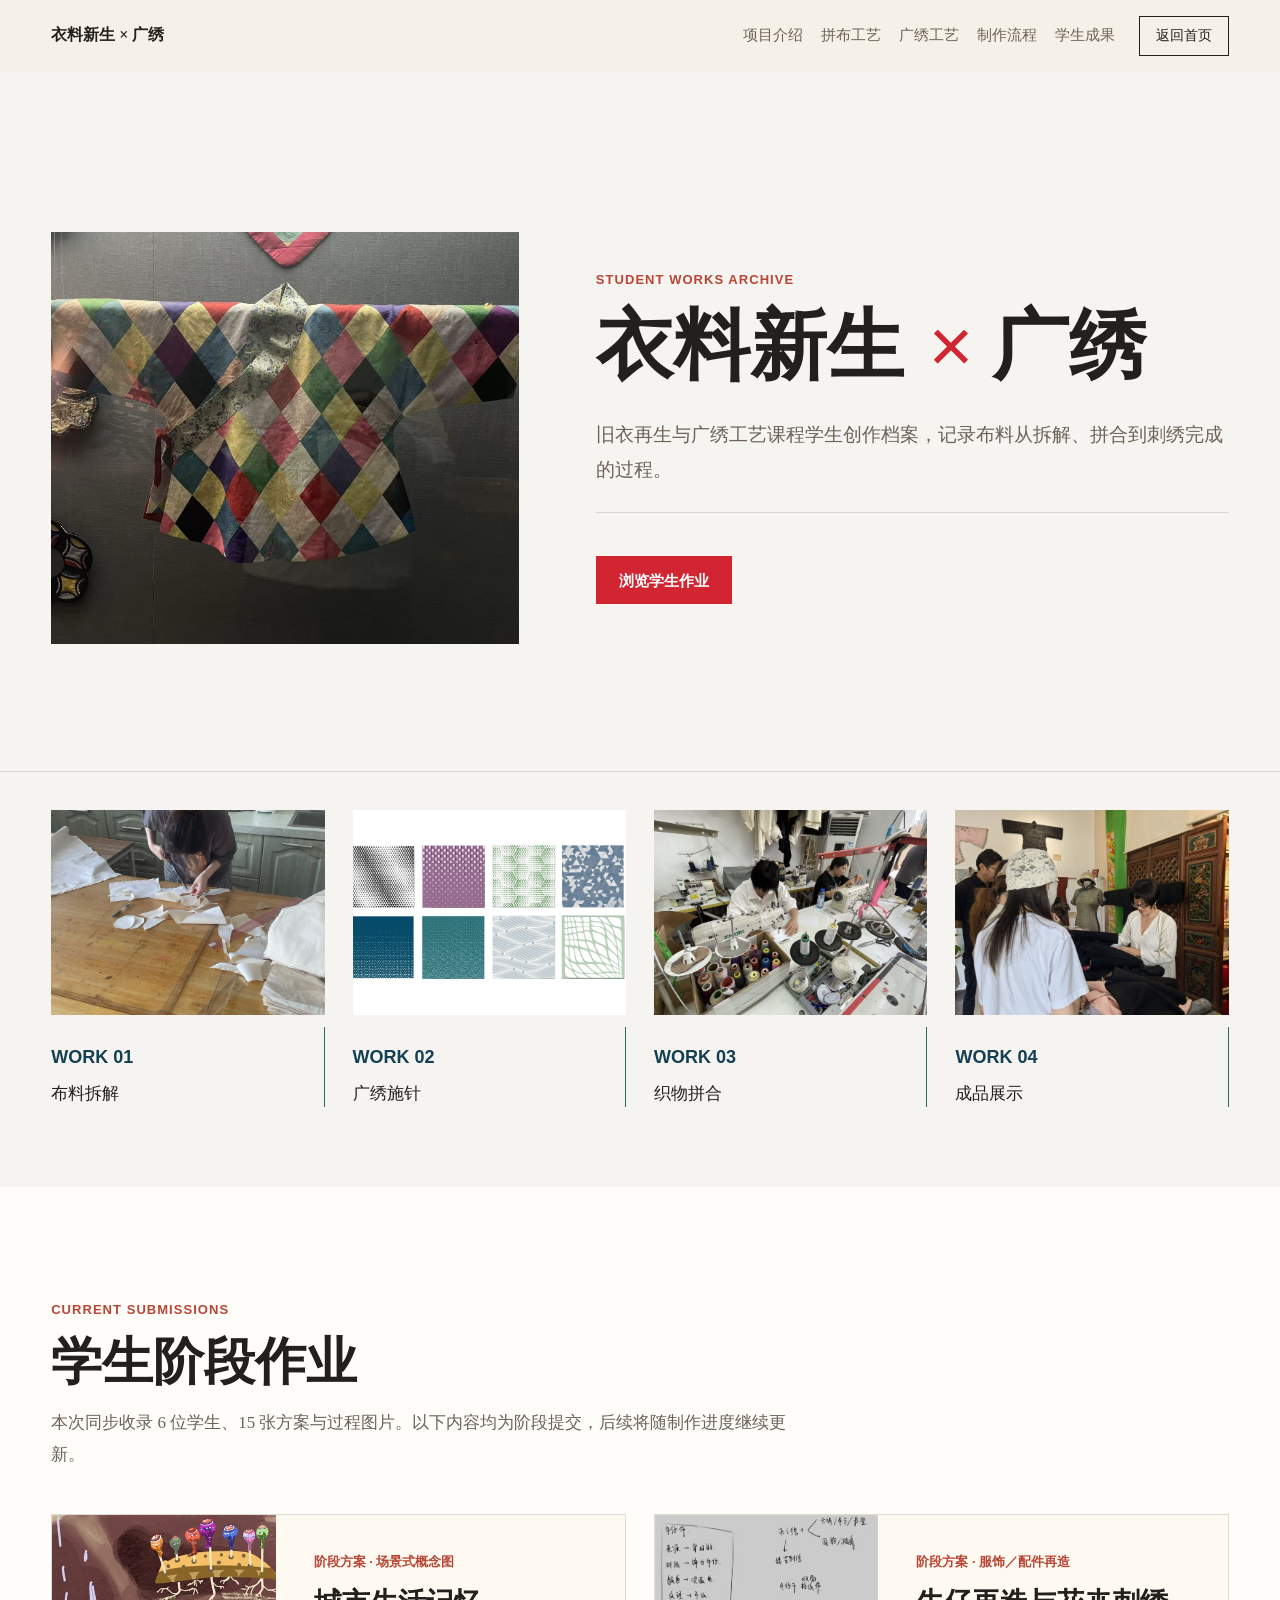
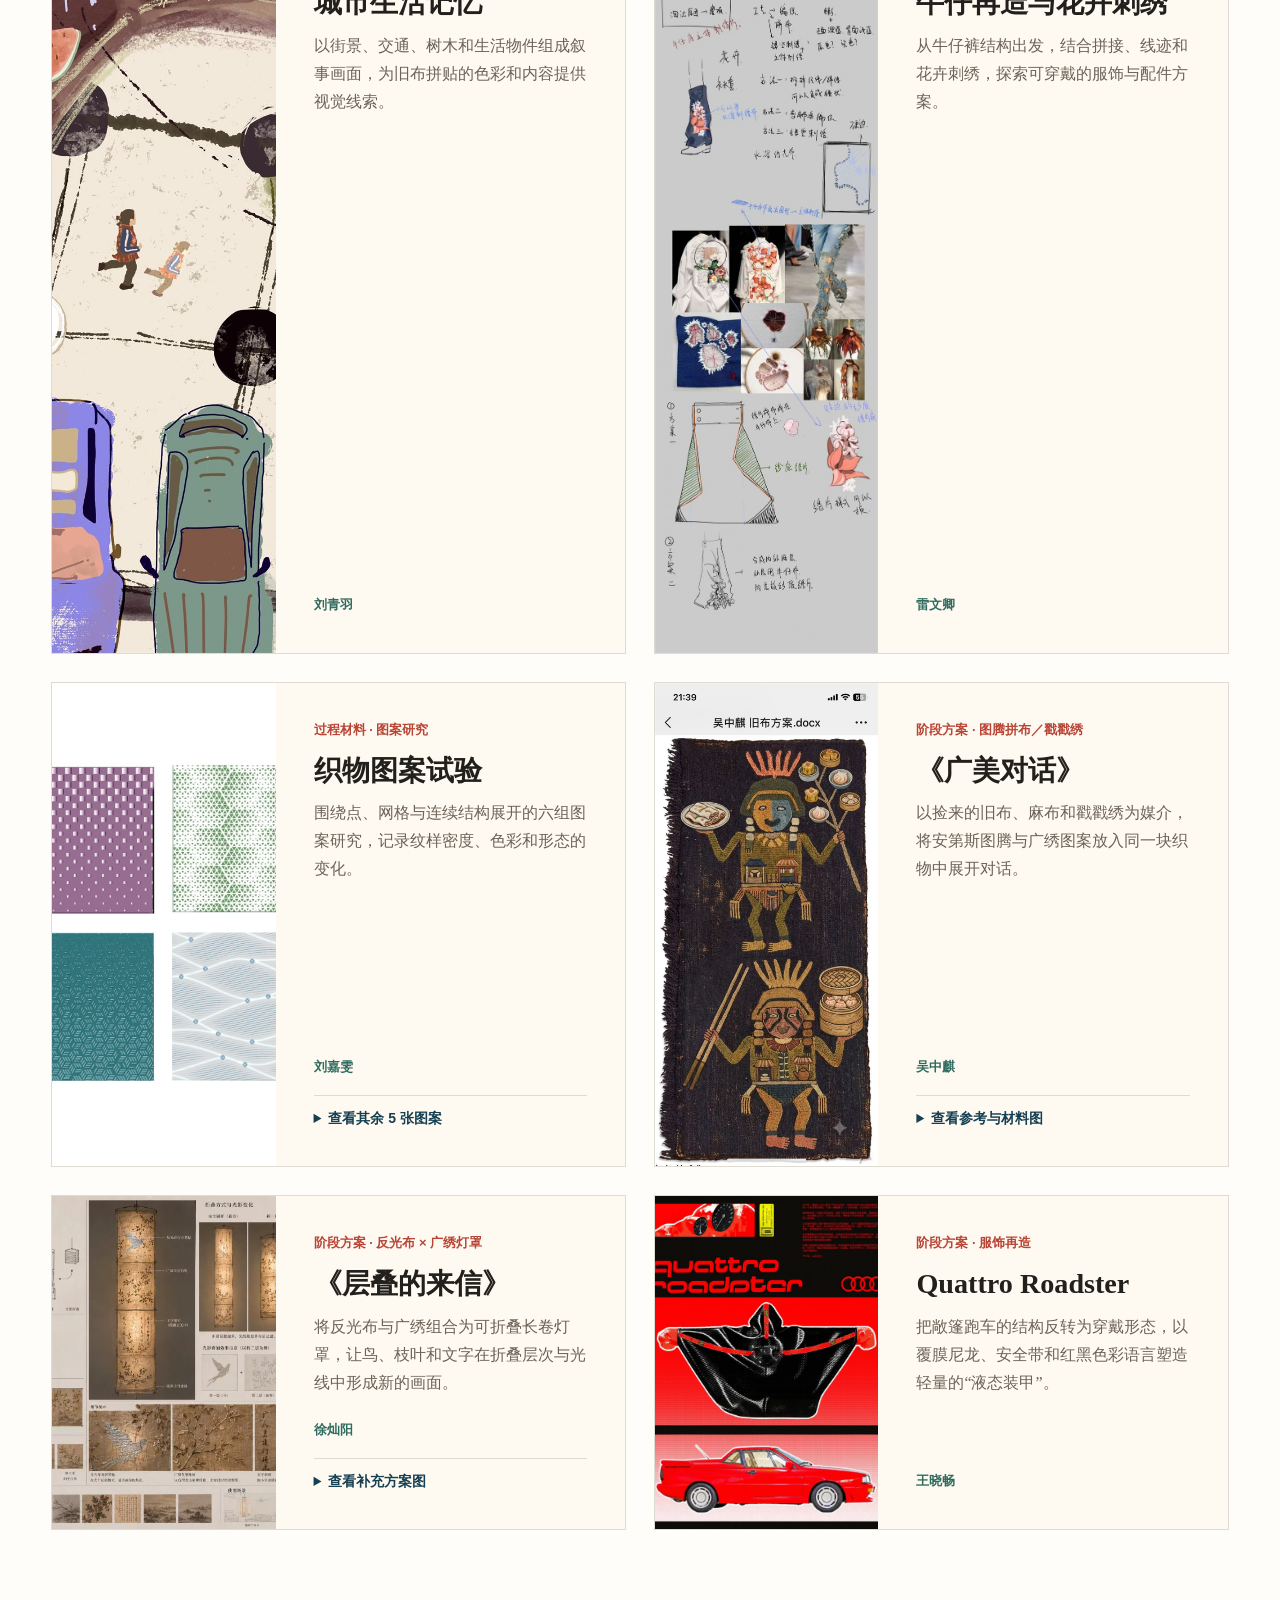
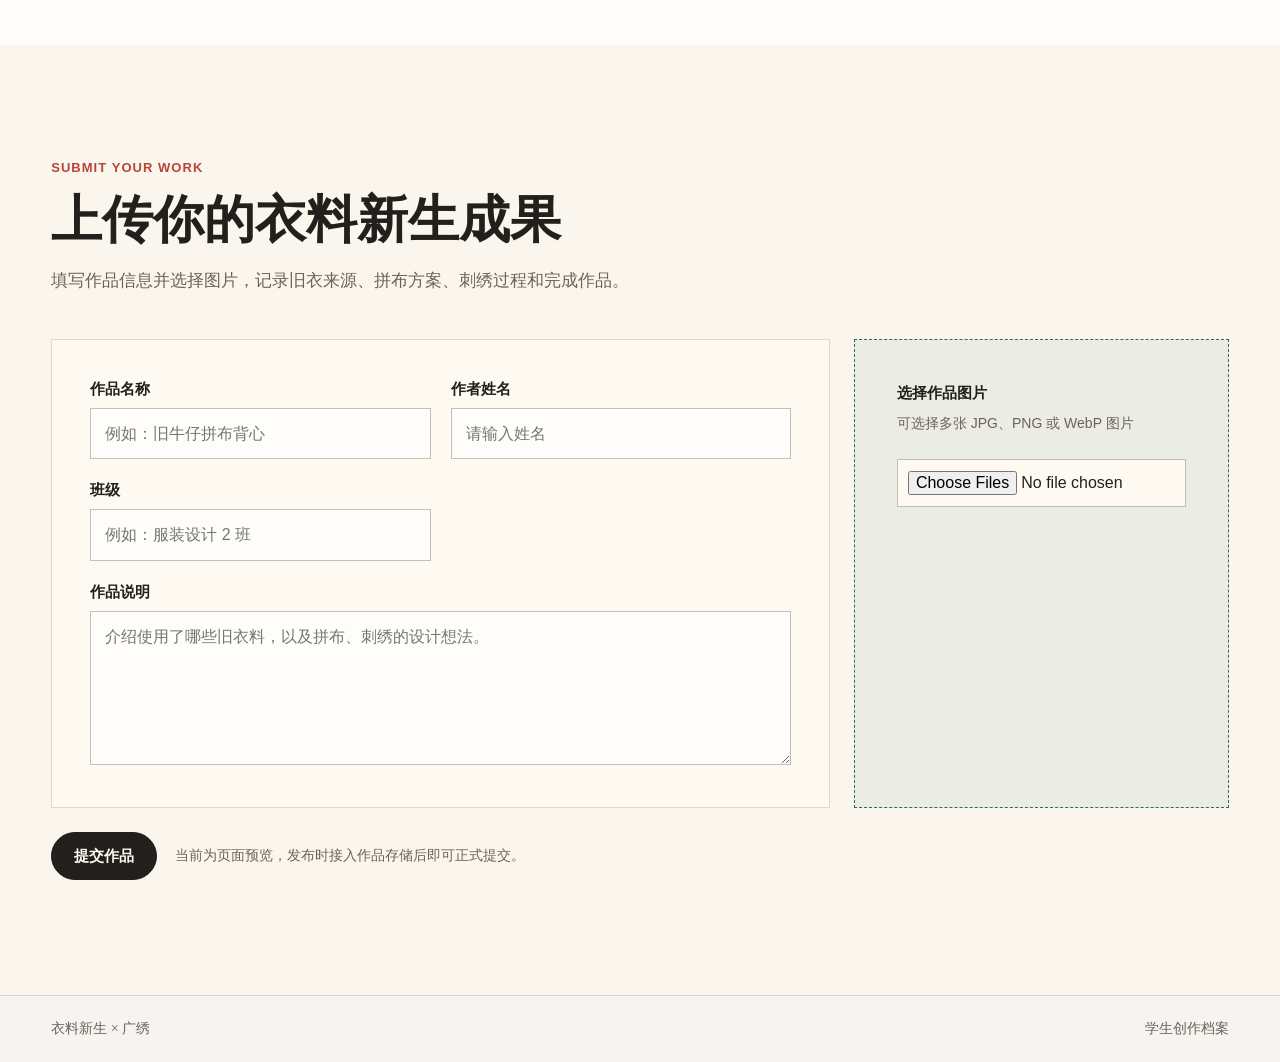
==== works.html @ 11bd4b6e "Publish 衣料新生 website" ====
<!doctype html>
<html lang="zh-CN">
  <head>
    <meta charset="utf-8" />
    <meta name="viewport" content="width=device-width, initial-scale=1" />
    <title>学生成果｜衣料新生 × 广绣</title>
    <meta name="description" content="衣料新生 × 广绣课程学生作品档案与成果上传。" />
    <link rel="stylesheet" href="styles.css" />
  </head>
  <body class="archive-page">
    <header class="site-header" data-header>
      <a class="brand" href="index.html">衣料新生 × 广绣</a>
      <nav class="site-nav" aria-label="主导航">
        <a href="project.html#idea">项目介绍</a>
        <a href="project.html#craft">拼布工艺</a>
        <a href="project.html#craft">广绣工艺</a>
        <a href="project.html#process">制作流程</a>
        <a href="#works">学生成果</a>
      </nav>
      <a class="nav-cta" href="index.html">返回首页</a>
    </header>

    <main>
      <section class="archive-hero">
        <figure class="archive-feature">
          <img src="assets/site/hero-patchwork-garment.jpg" alt="学生完成的彩色拼布服装作品" />
        </figure>
        <div class="archive-intro">
          <p class="eyebrow">Student Works Archive</p>
          <h1 class="archive-title">
            <span class="archive-title-main">衣料新生</span>
            <span class="archive-title-collab"><b>×</b> 广绣</span>
          </h1>
          <p class="archive-lede">旧衣再生与广绣工艺课程学生创作档案，记录布料从拆解、拼合到刺绣完成的过程。</p>
          <a class="button archive-upload-button" href="#works">浏览学生作业</a>
        </div>
      </section>

      <section class="archive-strip" aria-label="课程创作过程">
        <figure>
          <img src="assets/site/process-cutting.jpg" alt="学生拆解与裁剪旧布料" />
          <figcaption><strong>WORK 01</strong><span>布料拆解</span></figcaption>
        </figure>
        <figure>
          <img src="assets/site/textile-samples.jpg" alt="刺绣纹样与面料样本" />
          <figcaption><strong>WORK 02</strong><span>广绣施针</span></figcaption>
        </figure>
        <figure>
          <img src="assets/site/studio-sewing.jpg" alt="工作坊现场拼合织物" />
          <figcaption><strong>WORK 03</strong><span>织物拼合</span></figcaption>
        </figure>
        <figure>
          <img src="assets/site/workshop-fitting.jpg" alt="学生观察完成作品与细节" />
          <figcaption><strong>WORK 04</strong><span>成品展示</span></figcaption>
        </figure>
      </section>

      <section class="section student-works-section" id="works">
        <div class="section-heading student-works-heading">
          <p class="eyebrow">Current Submissions</p>
          <h2>学生阶段作业</h2>
          <p>本次同步收录 6 位学生、15 张方案与过程图片。以下内容均为阶段提交，后续将随制作进度继续更新。</p>
        </div>

        <div class="student-work-list">
          <article class="student-work-card">
            <figure class="student-work-cover landscape">
              <img src="assets/student-works/liu-qingyu-city-memory.jpg" alt="刘青羽的城市生活场景概念图" />
            </figure>
            <div class="student-work-copy">
              <p class="student-work-meta">阶段方案 · 场景式概念图</p>
              <h3>城市生活记忆</h3>
              <p>以街景、交通、树木和生活物件组成叙事画面，为旧布拼贴的色彩和内容提供视觉线索。</p>
              <p class="student-work-author">刘青羽</p>
            </div>
          </article>

          <article class="student-work-card">
            <figure class="student-work-cover portrait">
              <img src="assets/student-works/lei-wenqing-denim-embroidery.jpg" alt="雷文卿的牛仔裤再造与花卉刺绣设计方案" />
            </figure>
            <div class="student-work-copy">
              <p class="student-work-meta">阶段方案 · 服饰／配件再造</p>
              <h3>牛仔再造与花卉刺绣</h3>
              <p>从牛仔裤结构出发，结合拼接、线迹和花卉刺绣，探索可穿戴的服饰与配件方案。</p>
              <p class="student-work-author">雷文卿</p>
            </div>
          </article>

          <article class="student-work-card">
            <figure class="student-work-cover landscape">
              <img src="assets/student-works/liu-jiawen-pattern-1.jpg" alt="刘嘉雯的织物图案研究之一" />
            </figure>
            <div class="student-work-copy">
              <p class="student-work-meta">过程材料 · 图案研究</p>
              <h3>织物图案试验</h3>
              <p>围绕点、网格与连续结构展开的六组图案研究，记录纹样密度、色彩和形态的变化。</p>
              <p class="student-work-author">刘嘉雯</p>
              <details class="student-work-details">
                <summary>查看其余 5 张图案</summary>
                <div class="student-work-gallery">
                  <img src="assets/student-works/liu-jiawen-pattern-2.jpg" alt="刘嘉雯的织物图案研究之二" loading="lazy" />
                  <img src="assets/student-works/liu-jiawen-pattern-3.jpg" alt="刘嘉雯的织物图案研究之三" loading="lazy" />
                  <img src="assets/student-works/liu-jiawen-pattern-4.jpg" alt="刘嘉雯的织物图案研究之四" loading="lazy" />
                  <img src="assets/student-works/liu-jiawen-pattern-5.jpg" alt="刘嘉雯的织物图案研究之五" loading="lazy" />
                  <img src="assets/student-works/liu-jiawen-pattern-6.jpg" alt="刘嘉雯的织物图案研究之六" loading="lazy" />
                </div>
              </details>
            </div>
          </article>

          <article class="student-work-card">
            <figure class="student-work-cover portrait">
              <img src="assets/student-works/wu-zhongqi-tapestry-1.jpg" alt="吴中麒的旧布图腾挂毯参考图" />
            </figure>
            <div class="student-work-copy">
              <p class="student-work-meta">阶段方案 · 图腾拼布／戳戳绣</p>
              <h3>《广美对话》</h3>
              <p>以捡来的旧布、麻布和戳戳绣为媒介，将安第斯图腾与广绣图案放入同一块织物中展开对话。</p>
              <p class="student-work-author">吴中麒</p>
              <details class="student-work-details">
                <summary>查看参考与材料图</summary>
                <div class="student-work-gallery two-up">
                  <img src="assets/student-works/wu-zhongqi-tapestry-2.jpg" alt="吴中麒旧布方案的参考图片" loading="lazy" />
                  <img src="assets/student-works/wu-zhongqi-tapestry-3.jpg" alt="吴中麒旧布方案的材料图片" loading="lazy" />
                </div>
              </details>
            </div>
          </article>

          <article class="student-work-card">
            <figure class="student-work-cover landscape">
              <img src="assets/student-works/xu-canyang-lamp-1.jpg" alt="徐灿阳的反光布与广绣灯罩设计方案" />
            </figure>
            <div class="student-work-copy">
              <p class="student-work-meta">阶段方案 · 反光布 × 广绣灯罩</p>
              <h3>《层叠的来信》</h3>
              <p>将反光布与广绣组合为可折叠长卷灯罩，让鸟、枝叶和文字在折叠层次与光线中形成新的画面。</p>
              <p class="student-work-author">徐灿阳</p>
              <details class="student-work-details">
                <summary>查看补充方案图</summary>
                <div class="student-work-gallery two-up">
                  <img src="assets/student-works/xu-canyang-lamp-2.jpg" alt="徐灿阳灯罩方案补充图之一" loading="lazy" />
                  <img src="assets/student-works/xu-canyang-lamp-3.jpg" alt="徐灿阳灯罩方案补充图之二" loading="lazy" />
                </div>
              </details>
            </div>
          </article>

          <article class="student-work-card">
            <figure class="student-work-cover portrait">
              <img src="assets/student-works/wang-xiaochang-quattro.jpg" alt="王晓畅的 Quattro Roadster 服饰再造设计方案" />
            </figure>
            <div class="student-work-copy">
              <p class="student-work-meta">阶段方案 · 服饰再造</p>
              <h3>Quattro Roadster</h3>
              <p>把敞篷跑车的结构反转为穿戴形态，以覆膜尼龙、安全带和红黑色彩语言塑造轻量的“液态装甲”。</p>
              <p class="student-work-author">王晓畅</p>
            </div>
          </article>
        </div>
      </section>

      <section class="section outcomes-section" id="upload">
        <div class="section-heading">
          <p class="eyebrow">Submit Your Work</p>
          <h2>上传你的衣料新生成果</h2>
          <p>填写作品信息并选择图片，记录旧衣来源、拼布方案、刺绣过程和完成作品。</p>
        </div>
        <form class="work-form" data-work-form>
          <div class="form-fields">
            <label>
              <span>作品名称</span>
              <input type="text" name="work_name" placeholder="例如：旧牛仔拼布背心" required />
            </label>
            <label>
              <span>作者姓名</span>
              <input type="text" name="student_name" placeholder="请输入姓名" required />
            </label>
            <label>
              <span>班级</span>
              <input type="text" name="student_class" placeholder="例如：服装设计 2 班" required />
            </label>
            <label class="form-field-wide">
              <span>作品说明</span>
              <textarea name="description" rows="5" placeholder="介绍使用了哪些旧衣料，以及拼布、刺绣的设计想法。" required></textarea>
            </label>
          </div>

          <label class="upload-field">
            <span class="upload-title">选择作品图片</span>
            <span class="upload-note">可选择多张 JPG、PNG 或 WebP 图片</span>
            <input type="file" name="work_images" accept="image/jpeg,image/png,image/webp" multiple required data-image-input />
          </label>

          <div class="image-preview" data-image-preview aria-live="polite"></div>

          <div class="form-actions">
            <button class="button primary" type="submit">提交作品</button>
            <p class="form-status" data-form-status aria-live="polite">当前为页面预览，发布时接入作品存储后即可正式提交。</p>
          </div>
        </form>
      </section>
    </main>

    <footer class="site-footer">
      <span>衣料新生 × 广绣</span>
      <span>学生创作档案</span>
    </footer>
    <script src="script.js"></script>
</body>
</html>
---- styles.css ----
:root {
  --ink: #22201d;
  --muted: #6c6258;
  --paper: #f7f0e6;
  --cloth: #ede1cf;
  --line: rgba(34, 32, 29, 0.14);
  --red: #b84535;
  --indigo: #153f52;
  --jade: #2f6b5f;
  --gold: #b3914b;
  --white: #fffaf1;
  --shadow: 0 24px 60px rgba(55, 39, 24, 0.14);
}

* {
  box-sizing: border-box;
}

html {
  scroll-behavior: smooth;
}

body {
  margin: 0;
  color: var(--ink);
  font-family: "Noto Serif SC", "Songti SC", "Microsoft YaHei", serif;
  background: #f7f6f2;
}

a {
  color: inherit;
  text-decoration: none;
}

.figma-home {
  min-width: 320px;
  min-height: 100vh;
  overflow-x: hidden;
  background: #faf9f3;
}

.figma-home-shell {
  position: relative;
  width: min(100%, 1280px);
  min-height: 960px;
  margin: 0 auto;
  border-bottom: 1.5px solid #141411;
}

.figma-home-nav {
  position: absolute;
  z-index: 1;
  top: 69px;
  right: 117px;
  display: flex;
  gap: 38px;
  align-items: center;
  font-family: "Noto Sans SC", "Microsoft YaHei", sans-serif;
  font-size: 24px;
  font-weight: 500;
  line-height: 29px;
}

.figma-home-nav a,
.figma-home-button {
  transition: opacity 160ms ease, transform 160ms ease;
}

.figma-home-nav a:hover,
.figma-home-nav a:focus-visible {
  opacity: 0.58;
}

.figma-home-hero {
  position: relative;
  display: grid;
  grid-template-columns: minmax(460px, 1fr) 508px;
  gap: 120px;
  align-items: start;
  min-height: 888px;
  padding: 69px 55px 96px 89px;
}

.figma-home-copy {
  padding-top: 20px;
}

.figma-home h1 {
  margin: 0;
  color: #080806;
  font-family: "Noto Serif SC", "Songti SC", serif;
  font-size: 90px;
  font-weight: 500;
  line-height: 1.05;
}

.figma-home-subtitle {
  margin: 12px 0 0;
  color: #080806;
  font-family: "Noto Serif SC", "Songti SC", serif;
  font-size: 68px;
  font-weight: 500;
  line-height: 1.05;
}

.figma-home-actions {
  display: flex;
  gap: 22px;
  margin-top: 185px;
}

.figma-home-button {
  display: inline-flex;
  align-items: center;
  justify-content: center;
  width: 206px;
  min-height: 60px;
  border: 1.5px solid #0d0d0a;
  border-radius: 28px;
  font-family: "Noto Sans SC", "Microsoft YaHei", sans-serif;
  font-size: 23px;
  font-weight: 500;
  line-height: 1;
}

.figma-home-button:hover,
.figma-home-button:focus-visible {
  transform: translateY(-3px);
}

.figma-home-button-primary {
  border-color: #040403;
  color: #fff;
  background: #040403;
}

.figma-home-button-secondary {
  color: #080806;
  background: #faf9f3;
}

.figma-home-garment {
  width: 508px;
  height: 750px;
  margin: 43px 0 0;
}

.figma-home-garment img {
  display: block;
  width: 100%;
  height: 100%;
  object-fit: contain;
}

.site-header {
  position: sticky;
  top: 0;
  z-index: 10;
  display: grid;
  grid-template-columns: 1fr auto auto;
  gap: 24px;
  align-items: center;
  min-height: 72px;
  padding: 14px clamp(20px, 4vw, 56px);
  border-bottom: 1px solid transparent;
  background: rgba(247, 240, 230, 0.78);
  backdrop-filter: blur(18px);
  transition: border-color 180ms ease, box-shadow 180ms ease;
}

.site-header.is-scrolled {
  border-color: var(--line);
  box-shadow: 0 10px 28px rgba(49, 35, 24, 0.08);
}

.brand,
.site-nav,
.hero-actions,
.contact-section {
  display: flex;
  align-items: center;
}

.brand {
  font-weight: 700;
  letter-spacing: 0;
}

.site-nav {
  gap: 18px;
  color: var(--muted);
  font-size: 15px;
}

.site-nav a,
.nav-cta {
  min-height: 40px;
  display: inline-flex;
  align-items: center;
}

.site-nav a:hover,
.nav-cta:hover {
  color: var(--red);
}

.nav-cta {
  padding: 0 16px;
  border: 1px solid var(--ink);
  font-size: 14px;
}

.hero {
  display: grid;
  grid-template-columns: minmax(0, 0.9fr) minmax(360px, 1.1fr);
  gap: clamp(28px, 5vw, 76px);
  align-items: center;
  min-height: calc(100vh - 72px);
  padding: clamp(38px, 5vw, 72px) clamp(20px, 4vw, 56px) 34px;
}

.hero-copy {
  max-width: 660px;
}

.home-page .hero-copy {
  align-self: start;
}

.home-page .hero {
  align-items: start;
  padding-top: clamp(72px, 7vw, 108px);
}

.eyebrow {
  margin: 0 0 16px;
  color: var(--red);
  font: 700 13px/1.2 "Microsoft YaHei", sans-serif;
  letter-spacing: 0.08em;
  text-transform: uppercase;
}

h1,
h2,
h3,
p {
  margin-top: 0;
}

h1 {
  margin-bottom: 10px;
  font-size: clamp(54px, 7vw, 100px);
  line-height: 0.98;
  letter-spacing: 0;
}

.home-page h1 {
  font-size: clamp(72px, 8.5vw, 132px);
  font-weight: 600;
}

.collab-title {
  margin-bottom: 22px;
  color: var(--ink);
  font: 700 clamp(34px, 4vw, 56px) / 1.1 "Microsoft YaHei", sans-serif;
  letter-spacing: 0;
}

h2 {
  margin-bottom: 18px;
  font-size: clamp(32px, 4vw, 58px);
  line-height: 1.08;
  letter-spacing: 0;
}

h3 {
  margin-bottom: 12px;
  font-size: 23px;
  line-height: 1.25;
  letter-spacing: 0;
}

p {
  color: var(--muted);
  font-size: 17px;
  line-height: 1.85;
}

.hero-lede {
  max-width: 580px;
  font-size: clamp(20px, 2.4vw, 28px);
  line-height: 1.65;
}

.home-page .hero-lede {
  max-width: 630px;
  font-size: clamp(18px, 1.7vw, 24px);
}

.hero-actions {
  flex-wrap: wrap;
  gap: 12px;
  margin-top: 34px;
}

.button {
  display: inline-flex;
  align-items: center;
  justify-content: center;
  min-height: 48px;
  padding: 0 22px;
  border: 1px solid var(--ink);
  font: 700 15px/1 "Microsoft YaHei", sans-serif;
  border-radius: 999px;
  transition: transform 160ms ease, background 160ms ease, color 160ms ease;
}

.button:hover {
  transform: translateY(-2px);
}

.button.primary {
  color: var(--white);
  background: var(--ink);
}

.button.secondary {
  background: rgba(255, 250, 241, 0.5);
}

.hero-visual {
  margin: 0;
}

.hero-visual img {
  display: block;
  width: 100%;
  min-height: 520px;
  aspect-ratio: 4 / 3;
  object-fit: cover;
  box-shadow: none;
}

figcaption {
  margin-top: 12px;
  color: var(--muted);
  font: 14px/1.6 "Microsoft YaHei", sans-serif;
}

.intro-band {
  display: grid;
  grid-template-columns: repeat(3, 1fr);
  gap: 1px;
  margin: 0 clamp(20px, 4vw, 56px);
  background: var(--line);
  border: 1px solid var(--line);
}

.intro-band div {
  min-height: 150px;
  padding: 28px;
  background: rgba(255, 250, 241, 0.72);
}

.intro-band strong,
.intro-band span {
  display: block;
}

.intro-band strong {
  margin-bottom: 12px;
  color: var(--ink);
  font-size: 22px;
}

.intro-band span {
  color: var(--muted);
  line-height: 1.7;
}

.section {
  padding: clamp(72px, 9vw, 132px) clamp(20px, 4vw, 56px);
}

.split {
  display: grid;
  grid-template-columns: minmax(0, 0.85fr) minmax(320px, 1fr);
  gap: clamp(28px, 6vw, 96px);
}

.section-copy,
.section-heading {
  max-width: 760px;
}

.text-stack {
  padding-top: 36px;
}

.idea-content {
  display: grid;
  gap: 28px;
}

.inline-photo {
  margin: 0;
}

.inline-photo img,
.material-grid img,
.process-list img {
  display: block;
  width: 100%;
  object-fit: cover;
}

.inline-photo img {
  aspect-ratio: 16 / 10;
  box-shadow: var(--shadow);
}

.craft-section {
  background: var(--cloth);
  border-block: 1px solid var(--line);
}

.craft-grid {
  display: grid;
  grid-template-columns: repeat(2, 1fr);
  gap: 22px;
  margin-top: 42px;
}

.craft-panel {
  padding: clamp(24px, 4vw, 38px);
  border: 1px solid var(--line);
  background: rgba(255, 250, 241, 0.68);
}

.craft-panel.accent {
  color: var(--white);
  background: var(--indigo);
}

.craft-panel.accent p,
.craft-panel.accent li {
  color: rgba(255, 250, 241, 0.82);
}

.panel-index {
  display: block;
  margin-bottom: 46px;
  color: var(--gold);
  font: 700 14px/1 "Microsoft YaHei", sans-serif;
}

.craft-panel ul {
  display: grid;
  gap: 10px;
  margin: 26px 0 0;
  padding: 0;
  list-style: none;
}

.craft-panel li {
  color: var(--muted);
  line-height: 1.5;
}

.craft-panel li::before {
  content: "";
  display: inline-block;
  width: 24px;
  height: 1px;
  margin-right: 10px;
  vertical-align: middle;
  background: currentColor;
}

.process-section {
  background: var(--paper);
}

.process-list {
  display: grid;
  grid-template-columns: repeat(4, 1fr);
  gap: 18px;
  margin: 42px 0 0;
  padding: 0;
  list-style: none;
}

.process-list li {
  min-height: 470px;
  padding: 0 0 24px;
  border-top: 4px solid var(--red);
  background: rgba(255, 250, 241, 0.76);
  box-shadow: 0 14px 34px rgba(74, 50, 31, 0.08);
  overflow: hidden;
}

.process-list img {
  aspect-ratio: 4 / 3;
  margin-bottom: 22px;
}

.process-list span {
  display: grid;
  place-items: center;
  width: 42px;
  height: 42px;
  margin: 0 24px 34px;
  color: var(--white);
  background: var(--jade);
  font-weight: 700;
}

.process-list div {
  padding: 0 24px;
}

.material-section {
  background: var(--cloth);
  border-block: 1px solid var(--line);
}

.material-grid {
  display: grid;
  grid-template-columns: repeat(2, 1fr);
  gap: 22px;
  margin-top: 42px;
}

.material-grid figure {
  margin: 0;
  padding: 16px;
  background: rgba(255, 250, 241, 0.72);
  border: 1px solid var(--line);
}

.material-grid img {
  aspect-ratio: 16 / 11;
  background: #fff;
}

.outcomes-section {
  background: #faf6ee;
}

.archive-page {
  background: #f5f4f0;
}

.archive-hero {
  display: grid;
  grid-template-columns: minmax(420px, 0.85fr) minmax(0, 1.15fr);
  gap: clamp(42px, 6vw, 110px);
  align-items: center;
  min-height: 700px;
  padding: clamp(56px, 7vw, 110px) clamp(24px, 4vw, 64px) 56px;
  border-bottom: 1px solid var(--line);
}

.archive-feature {
  margin: 0;
}

.archive-feature img {
  display: block;
  width: 100%;
  aspect-ratio: 1 / 0.88;
  object-fit: cover;
}

.archive-intro {
  max-width: 820px;
}

.archive-title {
  display: flex;
  gap: 0.32em;
  align-items: baseline;
  margin-bottom: 28px;
  font-size: clamp(58px, 6vw, 96px);
  font-weight: 600;
  line-height: 1.08;
  white-space: nowrap;
}

.archive-title-main,
.archive-title-collab {
  display: block;
}

.archive-title-collab b {
  color: #d12632;
  font-family: "Microsoft YaHei", sans-serif;
  font-weight: 400;
}

.archive-lede {
  max-width: 760px;
  padding-bottom: 24px;
  border-bottom: 1px solid var(--line);
  font-family: "Microsoft YaHei", sans-serif;
  font-size: clamp(17px, 1.5vw, 22px);
}

.archive-upload-button {
  margin-top: 24px;
  border-color: #d12632;
  border-radius: 0;
  color: #fff;
  background: #d12632;
}

.archive-strip {
  display: grid;
  grid-template-columns: repeat(4, minmax(0, 1fr));
  gap: 28px;
  padding: 38px clamp(24px, 4vw, 64px) 80px;
}

.archive-strip figure {
  margin: 0;
}

.archive-strip img {
  display: block;
  width: 100%;
  aspect-ratio: 4 / 3;
  object-fit: cover;
}

.archive-strip figcaption {
  display: grid;
  gap: 8px;
  padding-top: 16px;
  border-right: 1px solid var(--jade);
}

.archive-strip strong,
.archive-strip span {
  color: var(--ink);
  font-family: "Microsoft YaHei", sans-serif;
}

.archive-strip strong {
  color: var(--indigo);
  font-size: 18px;
}

.archive-strip span {
  font-size: 17px;
}

.student-works-section {
  background: #fffdf9;
}

.student-works-heading {
  margin-bottom: 44px;
}

.student-work-list {
  display: grid;
  grid-template-columns: repeat(2, minmax(0, 1fr));
  gap: 28px;
}

.student-work-card {
  display: grid;
  grid-template-columns: minmax(180px, 0.78fr) minmax(0, 1.22fr);
  min-height: 320px;
  border: 1px solid var(--line);
  background: var(--white);
}

.student-work-cover {
  min-height: 100%;
  margin: 0;
  background: #e8e4dc;
}

.student-work-cover img {
  display: block;
  width: 100%;
  height: 100%;
  min-height: 320px;
  object-fit: cover;
}

.student-work-cover.landscape img {
  object-position: center;
}

.student-work-cover.portrait img {
  object-position: top center;
}

.student-work-copy {
  display: flex;
  flex-direction: column;
  align-items: flex-start;
  padding: clamp(24px, 3vw, 38px);
}

.student-work-meta,
.student-work-author {
  margin: 0;
  font: 700 13px/1.45 "Microsoft YaHei", sans-serif;
  letter-spacing: 0;
}

.student-work-meta {
  color: var(--red);
}

.student-work-copy h3 {
  margin: 14px 0 12px;
  font-size: clamp(24px, 2.2vw, 34px);
  line-height: 1.2;
}

.student-work-copy > p:not(.student-work-meta):not(.student-work-author) {
  margin: 0;
  font-size: 16px;
  line-height: 1.75;
}

.student-work-author {
  margin-top: auto;
  padding-top: 24px;
  color: var(--jade);
}

.student-work-details {
  width: 100%;
  margin-top: 18px;
  border-top: 1px solid var(--line);
}

.student-work-details summary {
  padding-top: 12px;
  color: var(--indigo);
  cursor: pointer;
  font: 700 14px/1.45 "Microsoft YaHei", sans-serif;
}

.student-work-gallery {
  display: grid;
  grid-template-columns: repeat(3, minmax(0, 1fr));
  gap: 8px;
  margin-top: 14px;
}

.student-work-gallery.two-up {
  grid-template-columns: repeat(2, minmax(0, 1fr));
}

.student-work-gallery img {
  display: block;
  width: 100%;
  aspect-ratio: 1;
  object-fit: cover;
  background: #e8e4dc;
}

.work-form {
  display: grid;
  grid-template-columns: minmax(0, 1.35fr) minmax(280px, 0.65fr);
  gap: 24px;
  margin-top: 42px;
}

.form-fields {
  display: grid;
  grid-template-columns: repeat(2, minmax(0, 1fr));
  gap: 20px;
  padding: clamp(24px, 4vw, 38px);
  border: 1px solid var(--line);
  background: var(--white);
}

.work-form label,
.work-form label > span {
  display: block;
}

.work-form label > span:first-child {
  margin-bottom: 9px;
  font: 700 15px/1.4 "Microsoft YaHei", sans-serif;
}

.work-form input,
.work-form textarea {
  width: 100%;
  border: 1px solid rgba(34, 32, 29, 0.28);
  border-radius: 0;
  color: var(--ink);
  background: #fffdf9;
  font: 16px/1.6 "Microsoft YaHei", sans-serif;
}

.work-form input[type="text"],
.work-form textarea {
  padding: 12px 14px;
}

.work-form textarea {
  resize: vertical;
}

.work-form input:focus,
.work-form textarea:focus {
  outline: 2px solid var(--jade);
  outline-offset: 2px;
}

.form-field-wide {
  grid-column: 1 / -1;
}

.upload-field {
  min-height: 100%;
  padding: clamp(28px, 4vw, 42px);
  border: 1px dashed var(--jade);
  background: rgba(47, 107, 95, 0.07);
  cursor: pointer;
}

.upload-field .upload-title {
  margin-bottom: 10px;
  font-size: 21px;
}

.upload-note {
  margin-bottom: 24px;
  color: var(--muted);
  font: 14px/1.7 "Microsoft YaHei", sans-serif;
}

.work-form input[type="file"] {
  padding: 10px;
  background: var(--white);
}

.image-preview {
  grid-column: 1 / -1;
  display: grid;
  grid-template-columns: repeat(4, minmax(0, 1fr));
  gap: 12px;
}

.image-preview:empty {
  display: none;
}

.image-preview figure {
  margin: 0;
  padding: 10px;
  border: 1px solid var(--line);
  background: var(--white);
}

.image-preview img {
  display: block;
  width: 100%;
  aspect-ratio: 4 / 3;
  object-fit: cover;
}

.image-preview figcaption {
  overflow: hidden;
  text-overflow: ellipsis;
  white-space: nowrap;
}

.form-actions {
  grid-column: 1 / -1;
  display: flex;
  align-items: center;
  gap: 18px;
}

.form-actions .button {
  flex: 0 0 auto;
  cursor: pointer;
}

.form-status {
  margin: 0;
  font-size: 14px;
}

.form-status.is-ready {
  color: var(--jade);
  font-weight: 700;
}

.contact-section {
  justify-content: space-between;
  gap: 28px;
  margin: 0 clamp(20px, 4vw, 56px) clamp(44px, 6vw, 76px);
  padding: clamp(32px, 5vw, 58px);
  color: var(--white);
  background: var(--red);
}

.contact-section h2,
.contact-section p,
.contact-section .eyebrow {
  color: var(--white);
}

.contact-section p {
  max-width: 720px;
  opacity: 0.86;
}

.contact-section .button.primary {
  flex: 0 0 auto;
  color: var(--ink);
  background: var(--white);
}

.site-footer {
  display: flex;
  justify-content: space-between;
  gap: 18px;
  padding: 24px clamp(20px, 4vw, 56px);
  border-top: 1px solid var(--line);
  color: var(--muted);
  font-size: 14px;
}

@media (max-width: 980px) {
  .figma-home-shell {
    min-height: auto;
    border-bottom-width: 1px;
  }

  .figma-home-nav {
    top: 34px;
    right: 36px;
    gap: 24px;
    font-size: 18px;
  }

  .figma-home-hero {
    grid-template-columns: minmax(360px, 1fr) minmax(320px, 0.9fr);
    gap: 48px;
    min-height: 760px;
    padding: 62px 40px 72px;
  }

  .figma-home h1 {
    font-size: clamp(64px, 10vw, 88px);
  }

  .figma-home-subtitle {
    font-size: clamp(46px, 6vw, 62px);
  }

  .figma-home-actions {
    margin-top: 120px;
  }

  .figma-home-garment {
    width: 100%;
    height: auto;
    margin-top: 60px;
    aspect-ratio: 508 / 750;
  }

  .site-header {
    grid-template-columns: 1fr auto;
  }

  .site-nav {
    display: none;
  }

  .hero,
  .split,
  .archive-hero {
    grid-template-columns: 1fr;
  }

  .hero {
    min-height: auto;
  }

  .hero-visual {
    order: -1;
  }

  .hero-visual img {
    min-height: 300px;
    max-height: 520px;
  }

  .archive-hero {
    padding-top: 36px;
  }

  .archive-feature {
    order: -1;
  }

  .archive-strip {
    grid-template-columns: repeat(2, minmax(0, 1fr));
  }

  .student-work-card {
    grid-template-columns: minmax(160px, 0.72fr) minmax(0, 1.28fr);
  }

  .intro-band,
  .craft-grid,
  .process-list,
    .material-grid {
      grid-template-columns: 1fr 1fr;
    }

    .work-form {
      grid-template-columns: 1fr;
    }

    .image-preview {
      grid-template-columns: repeat(3, minmax(0, 1fr));
    }

  .contact-section {
    align-items: flex-start;
    flex-direction: column;
  }
}

@media (max-width: 640px) {
  .figma-home-nav {
    position: static;
    justify-content: flex-end;
    gap: 16px;
    padding: 20px 16px 0;
    font-size: 15px;
    line-height: 1.2;
  }

  .figma-home-hero {
    display: flex;
    flex-direction: column;
    gap: 34px;
    min-height: auto;
    padding: 58px 20px 48px;
  }

  .figma-home h1 {
    font-size: clamp(58px, 19vw, 78px);
    line-height: 1;
  }

  .figma-home-subtitle {
    margin-top: 8px;
    font-size: clamp(42px, 13vw, 56px);
  }

  .figma-home-actions {
    flex-wrap: wrap;
    gap: 12px;
    margin-top: 48px;
  }

  .figma-home-button {
    flex: 1 1 150px;
    width: auto;
    min-height: 52px;
    font-size: 17px;
  }

  .figma-home-garment {
    align-self: center;
    width: min(100%, 380px);
    margin-top: 0;
  }

  .landing-canvas {
    width: 100vw;
    height: 75vw;
    aspect-ratio: auto;
  }

  .landing-canvas > img {
    width: 100vw;
    height: auto;
  }

  .site-header {
    min-height: 64px;
    padding-inline: 16px;
  }

  .brand {
    font-size: 15px;
  }

  .nav-cta {
    padding-inline: 12px;
  }

  .hero {
    padding: 28px 16px 28px;
  }

  h1 {
    font-size: clamp(46px, 15vw, 70px);
  }

  .home-page h1 {
    font-size: clamp(54px, 18vw, 78px);
  }

  .collab-title {
    font-size: clamp(30px, 10vw, 42px);
  }

  h2 {
    font-size: 32px;
  }

  .hero-lede {
    font-size: 19px;
  }

  .intro-band,
  .craft-grid,
  .process-list,
    .material-grid {
      grid-template-columns: 1fr;
      margin-inline: 16px;
    }

    .form-fields,
    .image-preview {
      grid-template-columns: 1fr;
    }

  .form-actions {
      align-items: stretch;
      flex-direction: column;
    }

  .section {
    padding: 64px 16px;
  }

  .archive-hero {
    min-height: auto;
    padding: 24px 16px 48px;
  }

  .archive-title {
    display: block;
    font-size: clamp(46px, 15vw, 68px);
    white-space: normal;
  }

  .archive-title-collab {
    margin-top: 8px;
  }

  .archive-strip {
    grid-template-columns: 1fr;
    padding: 28px 16px 56px;
  }

  .student-work-list {
    grid-template-columns: 1fr;
    gap: 18px;
  }

  .student-work-card {
    grid-template-columns: 132px minmax(0, 1fr);
    min-height: 250px;
  }

  .student-work-cover img {
    min-height: 250px;
  }

  .student-work-copy {
    padding: 20px;
  }

  .student-work-copy h3 {
    margin: 10px 0;
    font-size: 24px;
  }

  .student-work-copy > p:not(.student-work-meta):not(.student-work-author) {
    font-size: 14px;
    line-height: 1.65;
  }

  .student-work-author {
    padding-top: 16px;
  }

  .student-work-gallery {
    grid-template-columns: repeat(2, minmax(0, 1fr));
  }

  .process-list li {
    min-height: 260px;
  }

  .site-footer {
    flex-direction: column;
    padding-inline: 16px;
  }
}
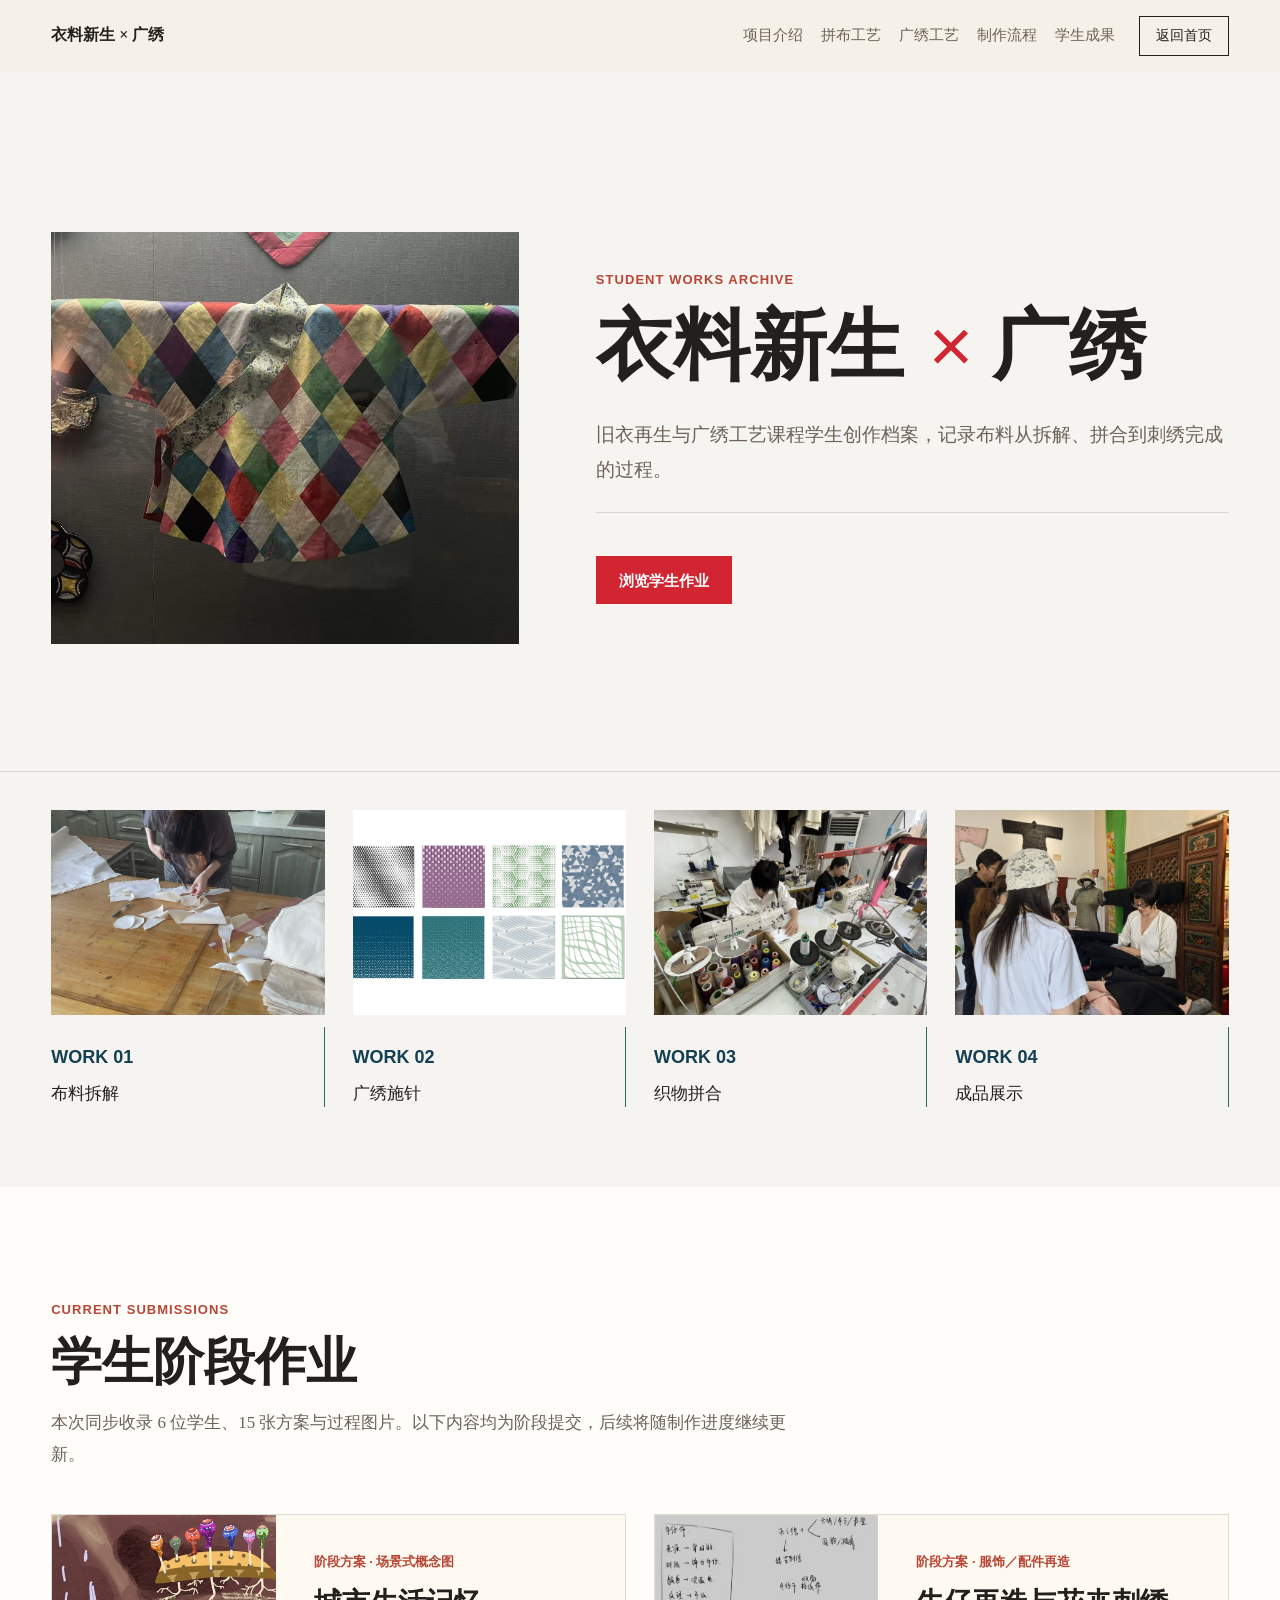
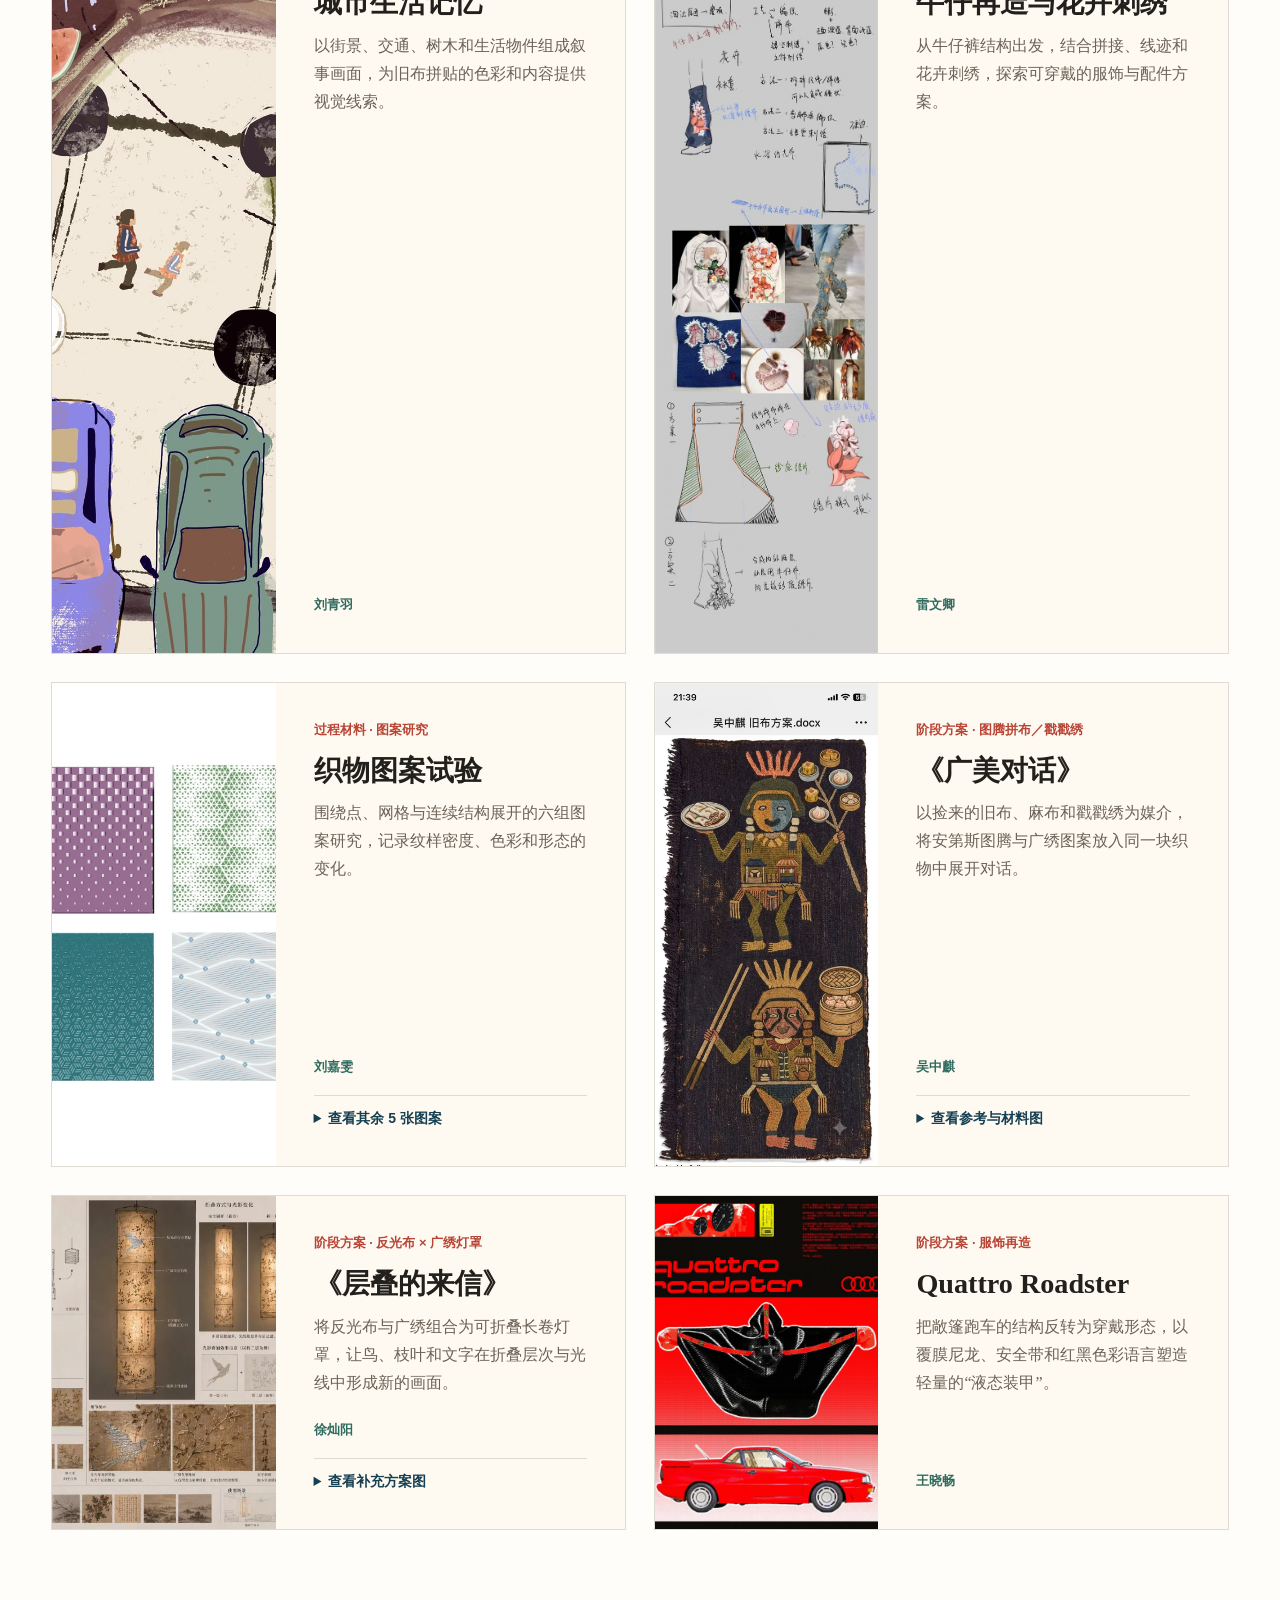
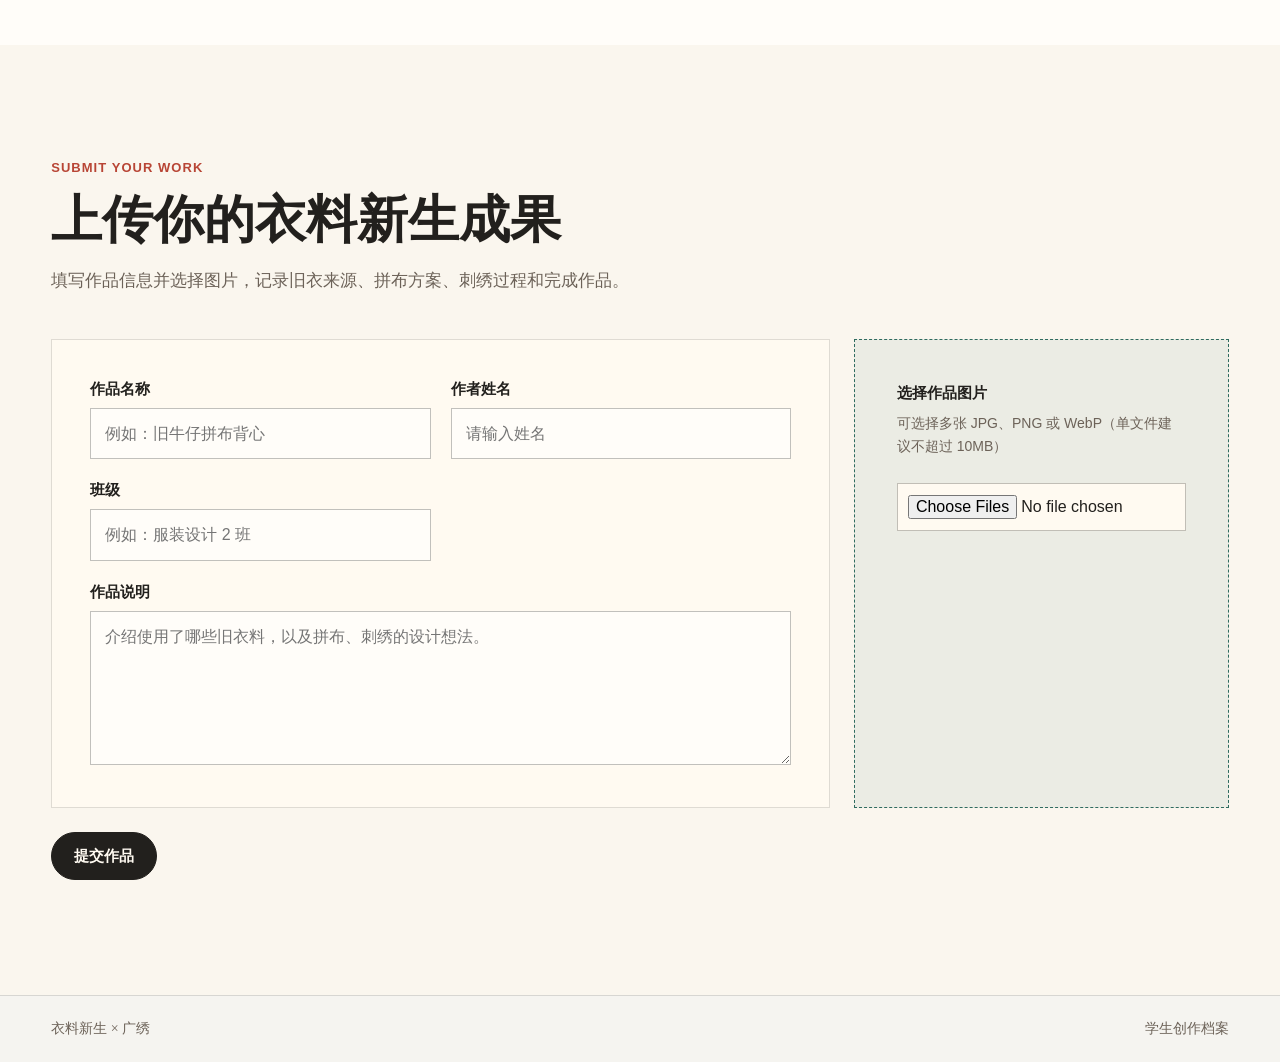
==== commit a96b03c2: "Submit student work through Netlify Forms. Co-authored-by: Cursor <cursoragent@cursor.com>" ====
--- a/works.html
+++ b/works.html
@@ -167,7 +167,19 @@
           <h2>上传你的衣料新生成果</h2>
           <p>填写作品信息并选择图片，记录旧衣来源、拼布方案、刺绣过程和完成作品。</p>
         </div>
-        <form class="work-form" data-work-form>
+        <form
+          class="work-form"
+          name="student-work"
+          method="POST"
+          data-netlify="true"
+          netlify-honeypot="bot-field"
+          enctype="multipart/form-data"
+          data-work-form
+        >
+          <input type="hidden" name="form-name" value="student-work" />
+          <p hidden>
+            <label>别填：<input name="bot-field" /></label>
+          </p>
           <div class="form-fields">
             <label>
               <span>作品名称</span>
@@ -189,7 +201,7 @@
 
           <label class="upload-field">
             <span class="upload-title">选择作品图片</span>
-            <span class="upload-note">可选择多张 JPG、PNG 或 WebP 图片</span>
+            <span class="upload-note">可选择多张 JPG、PNG 或 WebP（单文件建议不超过 10MB）</span>
             <input type="file" name="work_images" accept="image/jpeg,image/png,image/webp" multiple required data-image-input />
           </label>
 
@@ -197,7 +209,7 @@
 
           <div class="form-actions">
             <button class="button primary" type="submit">提交作品</button>
-            <p class="form-status" data-form-status aria-live="polite">当前为页面预览，发布时接入作品存储后即可正式提交。</p>
+            <p class="form-status" data-form-status aria-live="polite"></p>
           </div>
         </form>
       </section>
